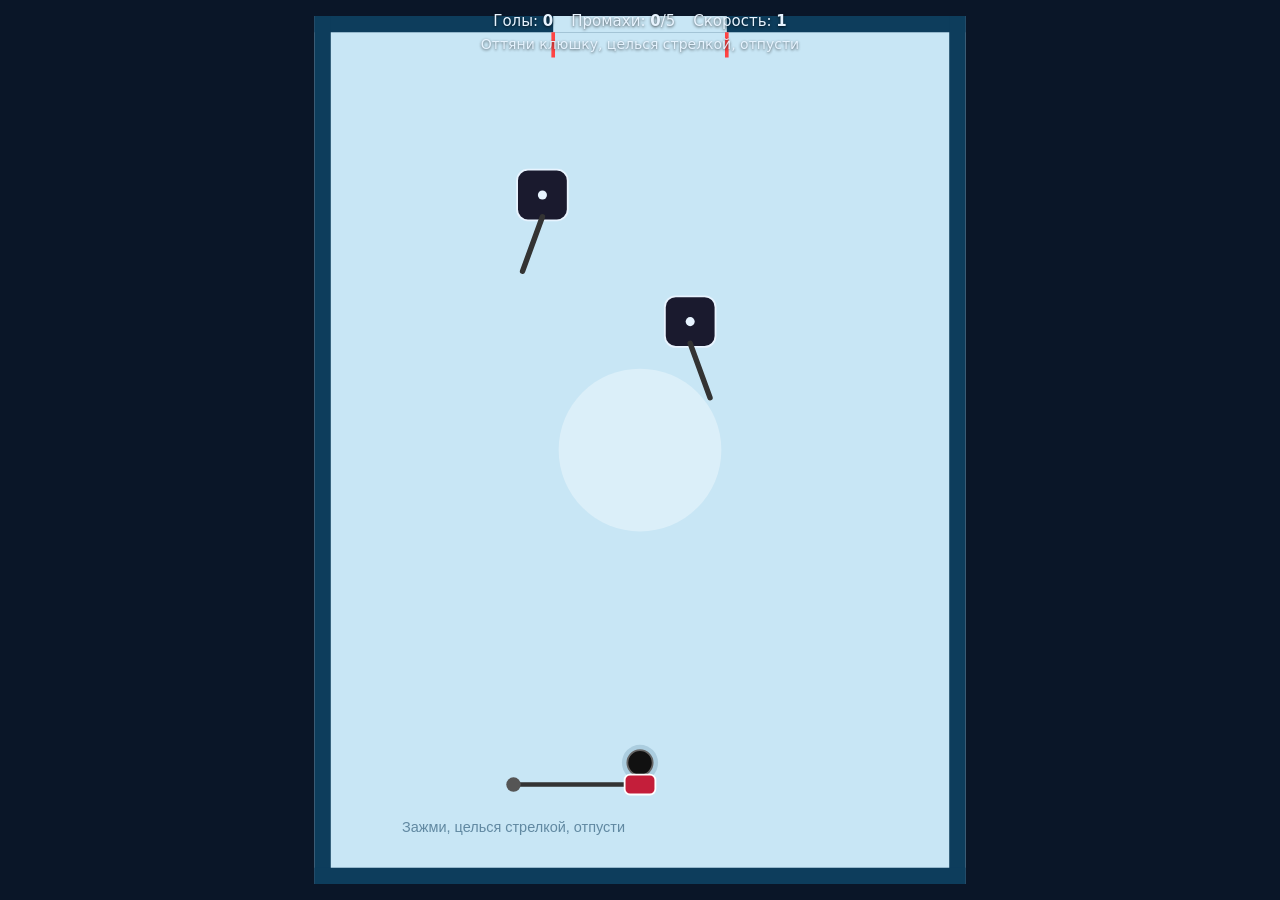
==== index.html @ 852b0d18 "Improve gameplay feel, scoring, and difficulty balance. Add aim arrow shooting, match rules with goa" ====
<!DOCTYPE html>
<html lang="ru">
<head>
  <meta charset="UTF-8">
  <meta name="viewport" content="width=device-width, initial-scale=1.0, user-scalable=no">
  <title>Удар с вертушки</title>
  <link rel="stylesheet" href="style.css">
</head>
<body>
  <div id="hud">
    <div id="scoreboard">
      <span>Голы: <strong id="score">0</strong></span>
      <span>Промахи: <strong id="misses">0</strong>/5</span>
      <span>Скорость: <strong id="speed-level">1</strong></span>
    </div>
    <p id="hint">Оттяни клюшку, целься стрелкой, отпусти</p>
    <p id="status"></p>
    <button id="reset-btn" type="button" hidden>Заново</button>
  </div>
  <canvas id="game"></canvas>
  <script src="game.js"></script>
</body>
</html>
---- style.css ----
* {
  box-sizing: border-box;
  margin: 0;
  padding: 0;
}

html,
body {
  width: 100%;
  height: 100%;
  overflow: hidden;
  background: #0a1628;
  font-family: "Segoe UI", system-ui, sans-serif;
  touch-action: none;
}

#game {
  display: block;
  width: 100%;
  height: 100%;
  cursor: grab;
}

#game:active {
  cursor: grabbing;
}

#hud {
  position: fixed;
  top: 0;
  left: 0;
  right: 0;
  z-index: 1;
  pointer-events: none;
  padding: 12px 16px;
  text-align: center;
  color: #e8f4ff;
  text-shadow: 0 1px 3px rgba(0, 0, 0, 0.7);
}

#scoreboard {
  display: flex;
  justify-content: center;
  gap: 18px;
  flex-wrap: wrap;
  font-size: 15px;
  margin-bottom: 6px;
}

#scoreboard strong {
  font-weight: 700;
}

#hint {
  font-size: 14px;
  opacity: 0.9;
}

#status {
  margin-top: 6px;
  font-size: 20px;
  font-weight: 600;
  min-height: 28px;
}

#reset-btn {
  pointer-events: auto;
  margin-top: 10px;
  padding: 8px 18px;
  border: none;
  border-radius: 4px;
  background: #e8f4ff;
  color: #0a1628;
  font-size: 14px;
  font-weight: 600;
  cursor: pointer;
}

#reset-btn:hover {
  background: #fff;
}
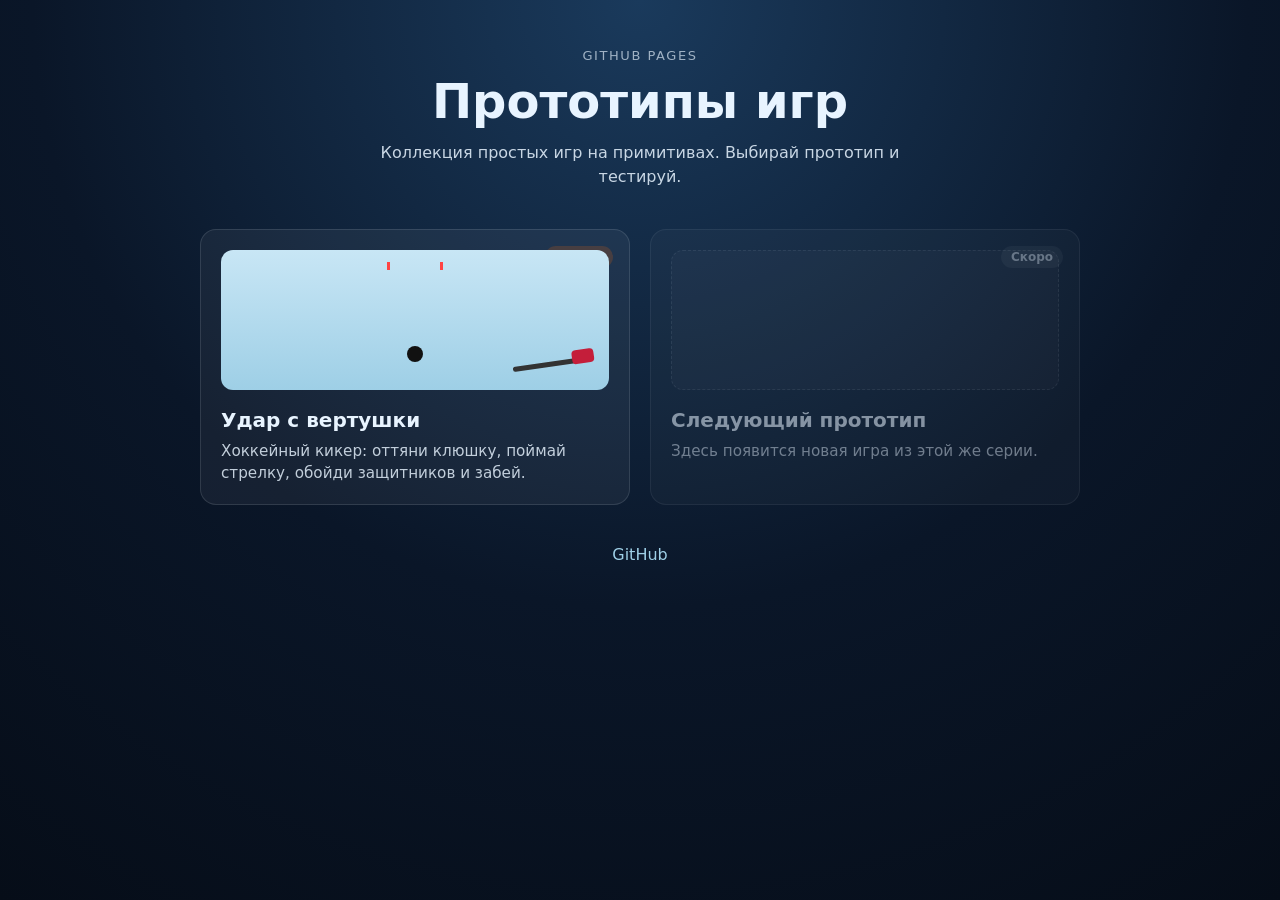
==== commit 9c4128f6: "Add games hub landing page and move spinner into its own folder. Prepare the repo for multiple proto" ====
--- a/index.html
+++ b/index.html
@@ -2,22 +2,41 @@
 <html lang="ru">
 <head>
   <meta charset="UTF-8">
-  <meta name="viewport" content="width=device-width, initial-scale=1.0, user-scalable=no">
-  <title>Удар с вертушки</title>
-  <link rel="stylesheet" href="style.css">
+  <meta name="viewport" content="width=device-width, initial-scale=1.0">
+  <title>Прототипы игр</title>
+  <link rel="stylesheet" href="hub.css">
 </head>
 <body>
-  <div id="hud">
-    <div id="scoreboard">
-      <span>Голы: <strong id="score">0</strong></span>
-      <span>Промахи: <strong id="misses">0</strong>/5</span>
-      <span>Скорость: <strong id="speed-level">1</strong></span>
-    </div>
-    <p id="hint">Оттяни клюшку, целься стрелкой, отпусти</p>
-    <p id="status"></p>
-    <button id="reset-btn" type="button" hidden>Заново</button>
-  </div>
-  <canvas id="game"></canvas>
-  <script src="game.js"></script>
+  <main class="hub">
+    <header class="hub__header">
+      <p class="hub__eyebrow">GitHub Pages</p>
+      <h1>Прототипы игр</h1>
+      <p class="hub__lead">Коллекция простых игр на примитивах. Выбирай прототип и тестируй.</p>
+    </header>
+
+    <section class="hub__grid" aria-label="Список игр">
+      <a class="game-card game-card--ready" href="spinner/">
+        <span class="game-card__badge">Играть</span>
+        <div class="game-card__preview" aria-hidden="true">
+          <span class="preview-puck"></span>
+          <span class="preview-stick"></span>
+          <span class="preview-goal"></span>
+        </div>
+        <h2>Удар с вертушки</h2>
+        <p>Хоккейный кикер: оттяни клюшку, поймай стрелку, обойди защитников и забей.</p>
+      </a>
+
+      <article class="game-card game-card--soon">
+        <span class="game-card__badge">Скоро</span>
+        <div class="game-card__preview game-card__preview--empty" aria-hidden="true"></div>
+        <h2>Следующий прототип</h2>
+        <p>Здесь появится новая игра из этой же серии.</p>
+      </article>
+    </section>
+
+    <footer class="hub__footer">
+      <a href="https://github.com/guygud/hockey">GitHub</a>
+    </footer>
+  </main>
 </body>
 </html>
--- a/hub.css
+++ b/hub.css
@@ -0,0 +1,175 @@
+* {
+  box-sizing: border-box;
+  margin: 0;
+  padding: 0;
+}
+
+body {
+  min-height: 100vh;
+  background:
+    radial-gradient(circle at top, #1a3a5c 0%, #0a1628 55%, #060d18 100%);
+  color: #e8f4ff;
+  font-family: "Segoe UI", system-ui, sans-serif;
+}
+
+.hub {
+  max-width: 920px;
+  margin: 0 auto;
+  padding: 48px 20px 32px;
+}
+
+.hub__header {
+  text-align: center;
+  margin-bottom: 40px;
+}
+
+.hub__eyebrow {
+  font-size: 13px;
+  letter-spacing: 0.12em;
+  text-transform: uppercase;
+  opacity: 0.65;
+  margin-bottom: 10px;
+}
+
+.hub__header h1 {
+  font-size: clamp(2rem, 5vw, 3rem);
+  font-weight: 700;
+  margin-bottom: 12px;
+}
+
+.hub__lead {
+  max-width: 520px;
+  margin: 0 auto;
+  line-height: 1.5;
+  opacity: 0.85;
+}
+
+.hub__grid {
+  display: grid;
+  grid-template-columns: repeat(auto-fit, minmax(260px, 1fr));
+  gap: 20px;
+}
+
+.game-card {
+  position: relative;
+  display: block;
+  padding: 20px;
+  border-radius: 16px;
+  background: rgba(255, 255, 255, 0.05);
+  border: 1px solid rgba(232, 244, 255, 0.12);
+  text-decoration: none;
+  color: inherit;
+  transition: transform 0.15s ease, border-color 0.15s ease, background 0.15s ease;
+}
+
+.game-card--ready:hover {
+  transform: translateY(-3px);
+  border-color: rgba(255, 106, 0, 0.55);
+  background: rgba(255, 255, 255, 0.08);
+}
+
+.game-card--soon {
+  opacity: 0.55;
+  cursor: default;
+}
+
+.game-card__badge {
+  position: absolute;
+  top: 16px;
+  right: 16px;
+  padding: 4px 10px;
+  border-radius: 999px;
+  font-size: 12px;
+  font-weight: 600;
+  background: rgba(255, 106, 0, 0.18);
+  color: #ffb380;
+}
+
+.game-card--soon .game-card__badge {
+  background: rgba(232, 244, 255, 0.08);
+  color: rgba(232, 244, 255, 0.7);
+}
+
+.game-card__preview {
+  position: relative;
+  height: 140px;
+  margin-bottom: 18px;
+  border-radius: 12px;
+  background: linear-gradient(180deg, #c8e6f5 0%, #9ecfe6 100%);
+  overflow: hidden;
+}
+
+.game-card__preview--empty {
+  background: rgba(255, 255, 255, 0.04);
+  border: 1px dashed rgba(232, 244, 255, 0.15);
+}
+
+.preview-goal {
+  position: absolute;
+  top: 12px;
+  left: 50%;
+  width: 56px;
+  height: 8px;
+  margin-left: -28px;
+  border-left: 3px solid #ff4444;
+  border-right: 3px solid #ff4444;
+}
+
+.preview-puck {
+  position: absolute;
+  left: 50%;
+  bottom: 28px;
+  width: 16px;
+  height: 16px;
+  margin-left: -8px;
+  border-radius: 50%;
+  background: #111;
+}
+
+.preview-stick {
+  position: absolute;
+  right: 24px;
+  bottom: 18px;
+  width: 72px;
+  height: 5px;
+  border-radius: 999px;
+  background: #333;
+  transform: rotate(-8deg);
+  transform-origin: left center;
+}
+
+.preview-stick::after {
+  content: "";
+  position: absolute;
+  right: -10px;
+  top: -8px;
+  width: 22px;
+  height: 14px;
+  border-radius: 4px;
+  background: #c41e3a;
+}
+
+.game-card h2 {
+  font-size: 1.25rem;
+  margin-bottom: 8px;
+}
+
+.game-card p {
+  line-height: 1.45;
+  opacity: 0.82;
+  font-size: 0.95rem;
+}
+
+.hub__footer {
+  margin-top: 40px;
+  text-align: center;
+}
+
+.hub__footer a {
+  color: #9ecfe6;
+  text-decoration: none;
+}
+
+.hub__footer a:hover {
+  text-decoration: underline;
+}
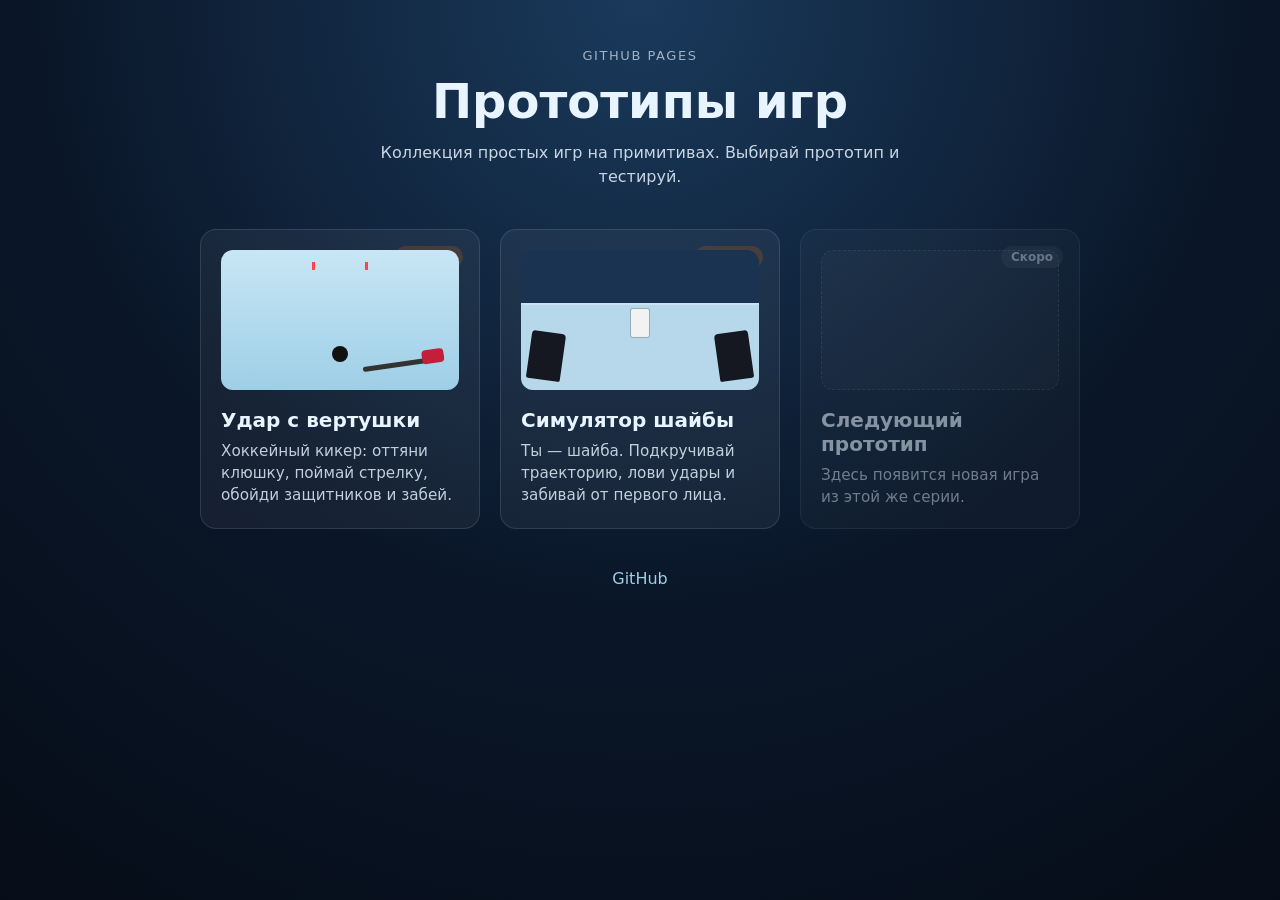
==== commit 36698b15: "Add puck timing runner prototype to the games hub. Ship a first-person stick-timing game with inerti" ====
--- a/index.html
+++ b/index.html
@@ -26,6 +26,18 @@
         <p>Хоккейный кикер: оттяни клюшку, поймай стрелку, обойди защитников и забей.</p>
       </a>
 
+      <a class="game-card game-card--ready" href="puck/">
+        <span class="game-card__badge">Играть</span>
+        <div class="game-card__preview game-card__preview--fpv" aria-hidden="true">
+          <span class="preview-fpv-horizon"></span>
+          <span class="preview-fpv-goalie"></span>
+          <span class="preview-fpv-skate preview-fpv-skate--l"></span>
+          <span class="preview-fpv-skate preview-fpv-skate--r"></span>
+        </div>
+        <h2>Симулятор шайбы</h2>
+        <p>Ты — шайба. Подкручивай траекторию, лови удары и забивай от первого лица.</p>
+      </a>
+
       <article class="game-card game-card--soon">
         <span class="game-card__badge">Скоро</span>
         <div class="game-card__preview game-card__preview--empty" aria-hidden="true"></div>
--- a/hub.css
+++ b/hub.css
@@ -149,6 +149,50 @@
   background: #c41e3a;
 }
 
+.game-card__preview--fpv {
+  background: linear-gradient(180deg, #1a3350 0 38%, #b7d8ea 38% 100%);
+}
+
+.preview-fpv-horizon {
+  position: absolute;
+  left: 0;
+  right: 0;
+  top: 38%;
+  height: 2px;
+  background: rgba(255, 255, 255, 0.25);
+}
+
+.preview-fpv-goalie {
+  position: absolute;
+  left: 50%;
+  top: 42%;
+  width: 18px;
+  height: 28px;
+  margin-left: -9px;
+  background: #f2f2f2;
+  border-radius: 2px;
+  box-shadow: 0 0 0 1px rgba(0, 0, 0, 0.2);
+}
+
+.preview-fpv-skate {
+  position: absolute;
+  bottom: 10px;
+  width: 34px;
+  height: 48px;
+  background: #151820;
+  border-radius: 4px 4px 2px 2px;
+}
+
+.preview-fpv-skate--l {
+  left: 8px;
+  transform: rotate(8deg);
+}
+
+.preview-fpv-skate--r {
+  right: 8px;
+  transform: rotate(-8deg);
+}
+
 .game-card h2 {
   font-size: 1.25rem;
   margin-bottom: 8px;
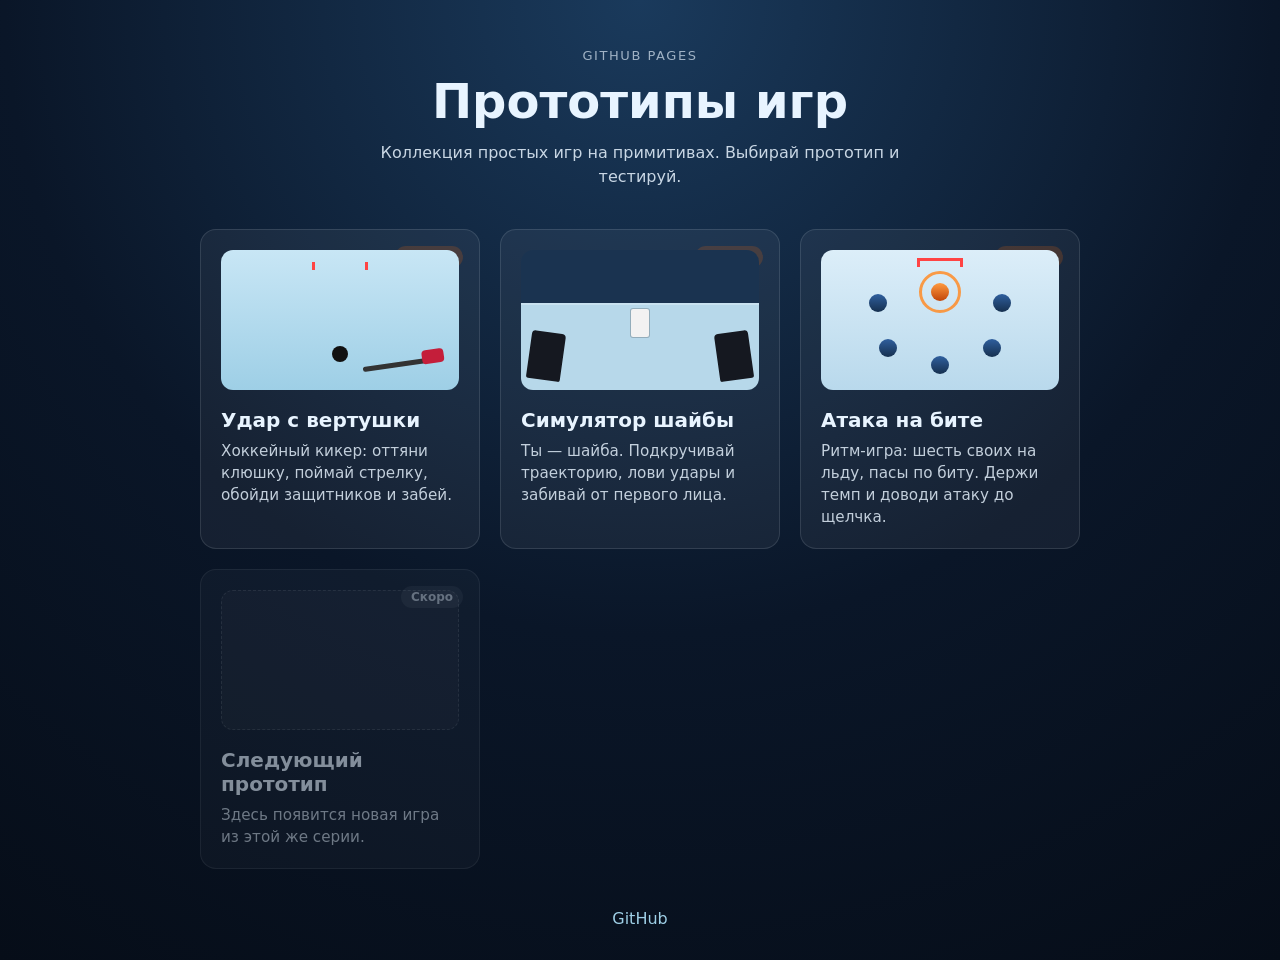
==== commit 0556b10e: "Add rhythm prototype with a ramped difficulty curve. Six players on the ice mapped to QWE/ASD, drive" ====
--- a/index.html
+++ b/index.html
@@ -38,6 +38,22 @@
         <p>Ты — шайба. Подкручивай траекторию, лови удары и забивай от первого лица.</p>
       </a>
 
+      <a class="game-card game-card--ready" href="rhythm/">
+        <span class="game-card__badge">Играть</span>
+        <div class="game-card__preview game-card__preview--rhythm" aria-hidden="true">
+          <span class="preview-rhythm-goal"></span>
+          <span class="preview-rhythm-player preview-rhythm-player--q"></span>
+          <span class="preview-rhythm-player preview-rhythm-player--w"></span>
+          <span class="preview-rhythm-player preview-rhythm-player--e"></span>
+          <span class="preview-rhythm-player preview-rhythm-player--a"></span>
+          <span class="preview-rhythm-player preview-rhythm-player--s"></span>
+          <span class="preview-rhythm-player preview-rhythm-player--d"></span>
+          <span class="preview-rhythm-ring"></span>
+        </div>
+        <h2>Атака на бите</h2>
+        <p>Ритм-игра: шесть своих на льду, пасы по биту. Держи темп и доводи атаку до щелчка.</p>
+      </a>
+
       <article class="game-card game-card--soon">
         <span class="game-card__badge">Скоро</span>
         <div class="game-card__preview game-card__preview--empty" aria-hidden="true"></div>
--- a/hub.css
+++ b/hub.css
@@ -193,6 +193,53 @@
   transform: rotate(-8deg);
 }
 
+.game-card__preview--rhythm {
+  background: linear-gradient(180deg, #dceef9 0%, #b9d9ec 100%);
+}
+
+.preview-rhythm-goal {
+  position: absolute;
+  top: 8px;
+  left: 50%;
+  width: 46px;
+  height: 9px;
+  margin-left: -23px;
+  border-left: 3px solid #ff4444;
+  border-right: 3px solid #ff4444;
+  border-top: 3px solid #ff4444;
+}
+
+.preview-rhythm-player {
+  position: absolute;
+  width: 18px;
+  height: 18px;
+  margin: -9px 0 0 -9px;
+  border-radius: 50%;
+  background: linear-gradient(180deg, #2f5f9e, #16304f);
+}
+
+.preview-rhythm-player--q { left: 24%; top: 38%; }
+.preview-rhythm-player--w { left: 50%; top: 30%; }
+.preview-rhythm-player--e { left: 76%; top: 38%; }
+.preview-rhythm-player--a { left: 28%; top: 70%; }
+.preview-rhythm-player--s { left: 50%; top: 82%; }
+.preview-rhythm-player--d { left: 72%; top: 70%; }
+
+.preview-rhythm-player--w {
+  background: linear-gradient(180deg, #ff9a40, #c1450a);
+}
+
+.preview-rhythm-ring {
+  position: absolute;
+  left: 50%;
+  top: 30%;
+  width: 42px;
+  height: 42px;
+  margin: -21px 0 0 -21px;
+  border-radius: 50%;
+  border: 3px solid rgba(255, 140, 40, 0.85);
+}
+
 .game-card h2 {
   font-size: 1.25rem;
   margin-bottom: 8px;
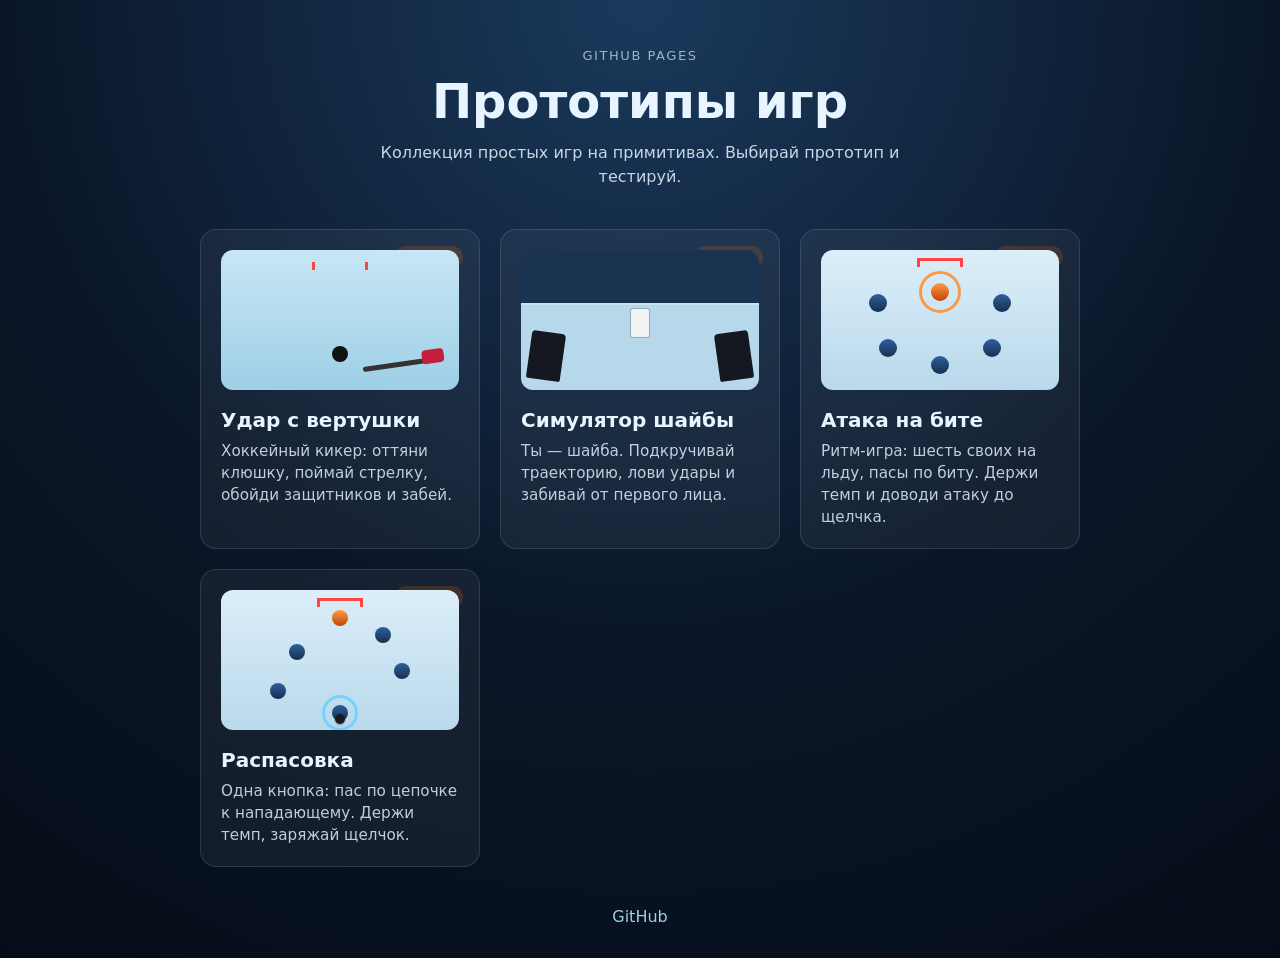
==== commit 49ab60f1: "Add one-button passing chain prototype. Puck climbs a six-player zigzag on Space/tap: hit advances, " ====
--- a/index.html
+++ b/index.html
@@ -54,12 +54,22 @@
         <p>Ритм-игра: шесть своих на льду, пасы по биту. Держи темп и доводи атаку до щелчка.</p>
       </a>
 
-      <article class="game-card game-card--soon">
-        <span class="game-card__badge">Скоро</span>
-        <div class="game-card__preview game-card__preview--empty" aria-hidden="true"></div>
-        <h2>Следующий прототип</h2>
-        <p>Здесь появится новая игра из этой же серии.</p>
-      </article>
+      <a class="game-card game-card--ready" href="pass/">
+        <span class="game-card__badge">Играть</span>
+        <div class="game-card__preview game-card__preview--pass" aria-hidden="true">
+          <span class="preview-pass-goal"></span>
+          <span class="preview-pass-player preview-pass-player--0"></span>
+          <span class="preview-pass-player preview-pass-player--1"></span>
+          <span class="preview-pass-player preview-pass-player--2"></span>
+          <span class="preview-pass-player preview-pass-player--3"></span>
+          <span class="preview-pass-player preview-pass-player--4"></span>
+          <span class="preview-pass-player preview-pass-player--5"></span>
+          <span class="preview-pass-ring"></span>
+          <span class="preview-pass-puck"></span>
+        </div>
+        <h2>Распасовка</h2>
+        <p>Одна кнопка: пас по цепочке к нападающему. Держи темп, заряжай щелчок.</p>
+      </a>
     </section>
 
     <footer class="hub__footer">
--- a/hub.css
+++ b/hub.css
@@ -240,6 +240,65 @@
   border: 3px solid rgba(255, 140, 40, 0.85);
 }
 
+.game-card__preview--pass {
+  background: linear-gradient(180deg, #dceef9 0%, #b9d9ec 100%);
+}
+
+.preview-pass-goal {
+  position: absolute;
+  top: 8px;
+  left: 50%;
+  width: 46px;
+  height: 9px;
+  margin-left: -23px;
+  border-left: 3px solid #ff4444;
+  border-right: 3px solid #ff4444;
+  border-top: 3px solid #ff4444;
+}
+
+.preview-pass-player {
+  position: absolute;
+  width: 16px;
+  height: 16px;
+  margin: -8px 0 0 -8px;
+  border-radius: 50%;
+  background: linear-gradient(180deg, #2f5f9e, #16304f);
+}
+
+.preview-pass-player--0 { left: 50%; top: 88%; }
+.preview-pass-player--1 { left: 24%; top: 72%; }
+.preview-pass-player--2 { left: 76%; top: 58%; }
+.preview-pass-player--3 { left: 32%; top: 44%; }
+.preview-pass-player--4 { left: 68%; top: 32%; }
+.preview-pass-player--5 {
+  left: 50%;
+  top: 20%;
+  background: linear-gradient(180deg, #ff9a40, #c1450a);
+}
+
+.preview-pass-ring {
+  position: absolute;
+  left: 50%;
+  top: 88%;
+  width: 36px;
+  height: 36px;
+  margin: -18px 0 0 -18px;
+  border-radius: 50%;
+  border: 3px solid rgba(100, 210, 255, 0.85);
+}
+
+.preview-pass-puck {
+  position: absolute;
+  left: 50%;
+  top: 92%;
+  width: 10px;
+  height: 10px;
+  margin: -5px 0 0 -5px;
+  border-radius: 50%;
+  background: #1a1a22;
+  box-shadow: 0 1px 2px rgba(0, 0, 0, 0.35);
+}
+
 .game-card h2 {
   font-size: 1.25rem;
   margin-bottom: 8px;
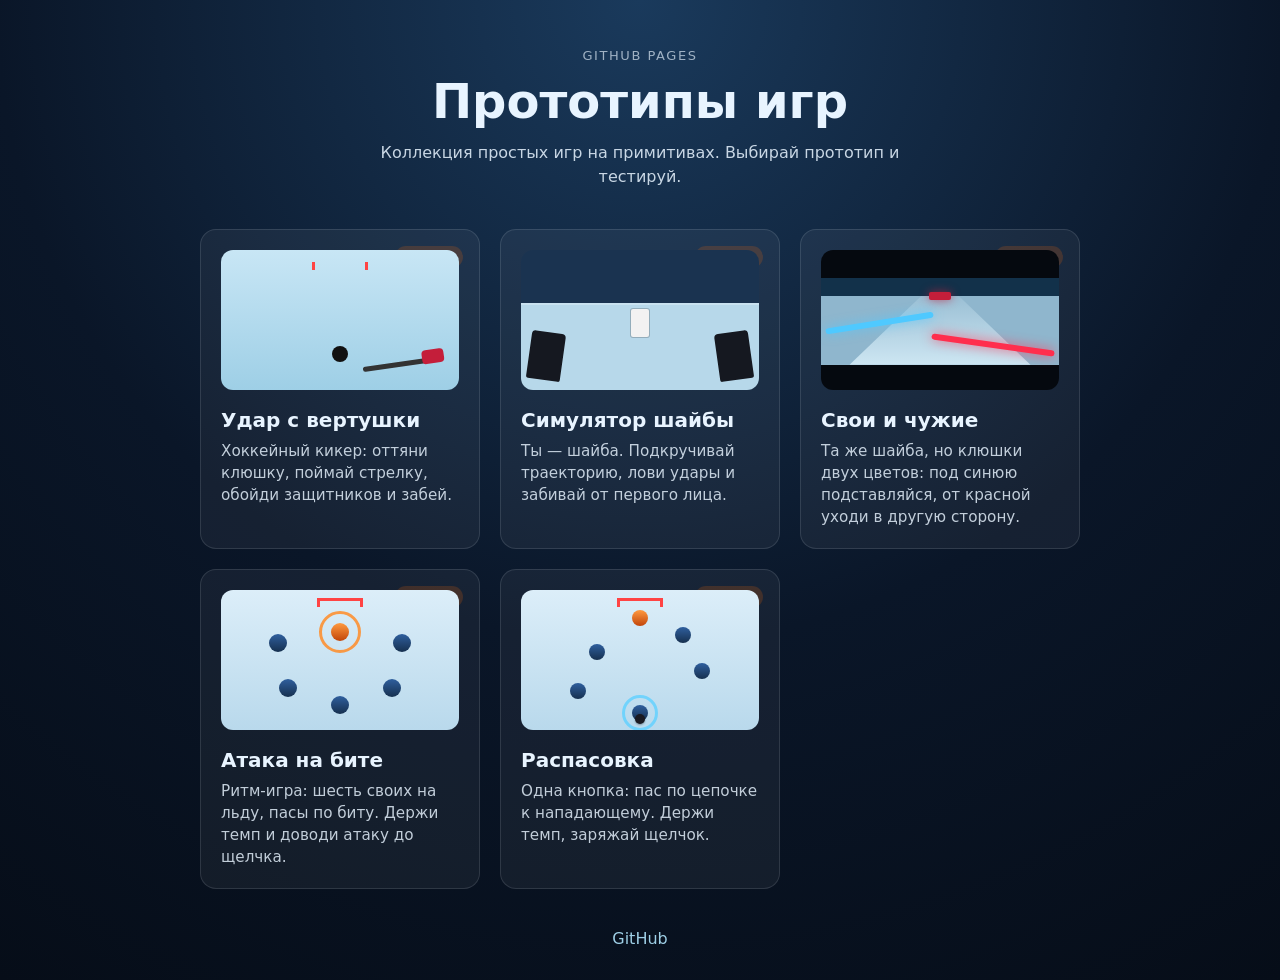
==== commit 17d1227a: "Add a friend-or-foe variant of the puck runner. The runner forked into dodge/ so both readings of th" ====
--- a/index.html
+++ b/index.html
@@ -36,6 +36,18 @@
         </div>
         <h2>Симулятор шайбы</h2>
         <p>Ты — шайба. Подкручивай траекторию, лови удары и забивай от первого лица.</p>
+      </a>
+
+      <a class="game-card game-card--ready" href="dodge/">
+        <span class="game-card__badge">Играть</span>
+        <div class="game-card__preview game-card__preview--dodge" aria-hidden="true">
+          <span class="preview-dodge-lane"></span>
+          <span class="preview-dodge-goal"></span>
+          <span class="preview-dodge-stick preview-dodge-stick--team"></span>
+          <span class="preview-dodge-stick preview-dodge-stick--foe"></span>
+        </div>
+        <h2>Свои и чужие</h2>
+        <p>Та же шайба, но клюшки двух цветов: под синюю подставляйся, от красной уходи в другую сторону.</p>
       </a>
 
       <a class="game-card game-card--ready" href="rhythm/">
--- a/hub.css
+++ b/hub.css
@@ -193,6 +193,63 @@
   transform: rotate(-8deg);
 }
 
+/* Letterbox view from inside the puck: lit lane, one team stick, one foe. */
+.game-card__preview--dodge {
+  background: linear-gradient(
+    180deg,
+    #05090f 0 20%,
+    #12314a 20% 33%,
+    #8fb6cd 33% 82%,
+    #05090f 82% 100%
+  );
+}
+
+.preview-dodge-lane {
+  position: absolute;
+  left: 0;
+  right: 0;
+  top: 33%;
+  bottom: 18%;
+  background: linear-gradient(180deg, rgba(220, 244, 255, 0.15), rgba(226, 246, 255, 0.75));
+  clip-path: polygon(42% 0, 58% 0, 88% 100%, 12% 100%);
+}
+
+.preview-dodge-goal {
+  position: absolute;
+  left: 50%;
+  top: 30%;
+  width: 22px;
+  height: 8px;
+  margin-left: -11px;
+  border-radius: 2px;
+  background: #c41e3a;
+  box-shadow: 0 0 10px rgba(196, 30, 58, 0.7);
+}
+
+.preview-dodge-stick {
+  position: absolute;
+  height: 6px;
+  border-radius: 3px;
+}
+
+.preview-dodge-stick--team {
+  left: 4px;
+  top: 50%;
+  width: 46%;
+  background: #4fc9ff;
+  box-shadow: 0 0 12px rgba(80, 200, 255, 0.8);
+  transform: rotate(-9deg);
+}
+
+.preview-dodge-stick--foe {
+  right: 4px;
+  top: 66%;
+  width: 52%;
+  background: #ff2e4d;
+  box-shadow: 0 0 12px rgba(255, 60, 90, 0.8);
+  transform: rotate(8deg);
+}
+
 .game-card__preview--rhythm {
   background: linear-gradient(180deg, #dceef9 0%, #b9d9ec 100%);
 }
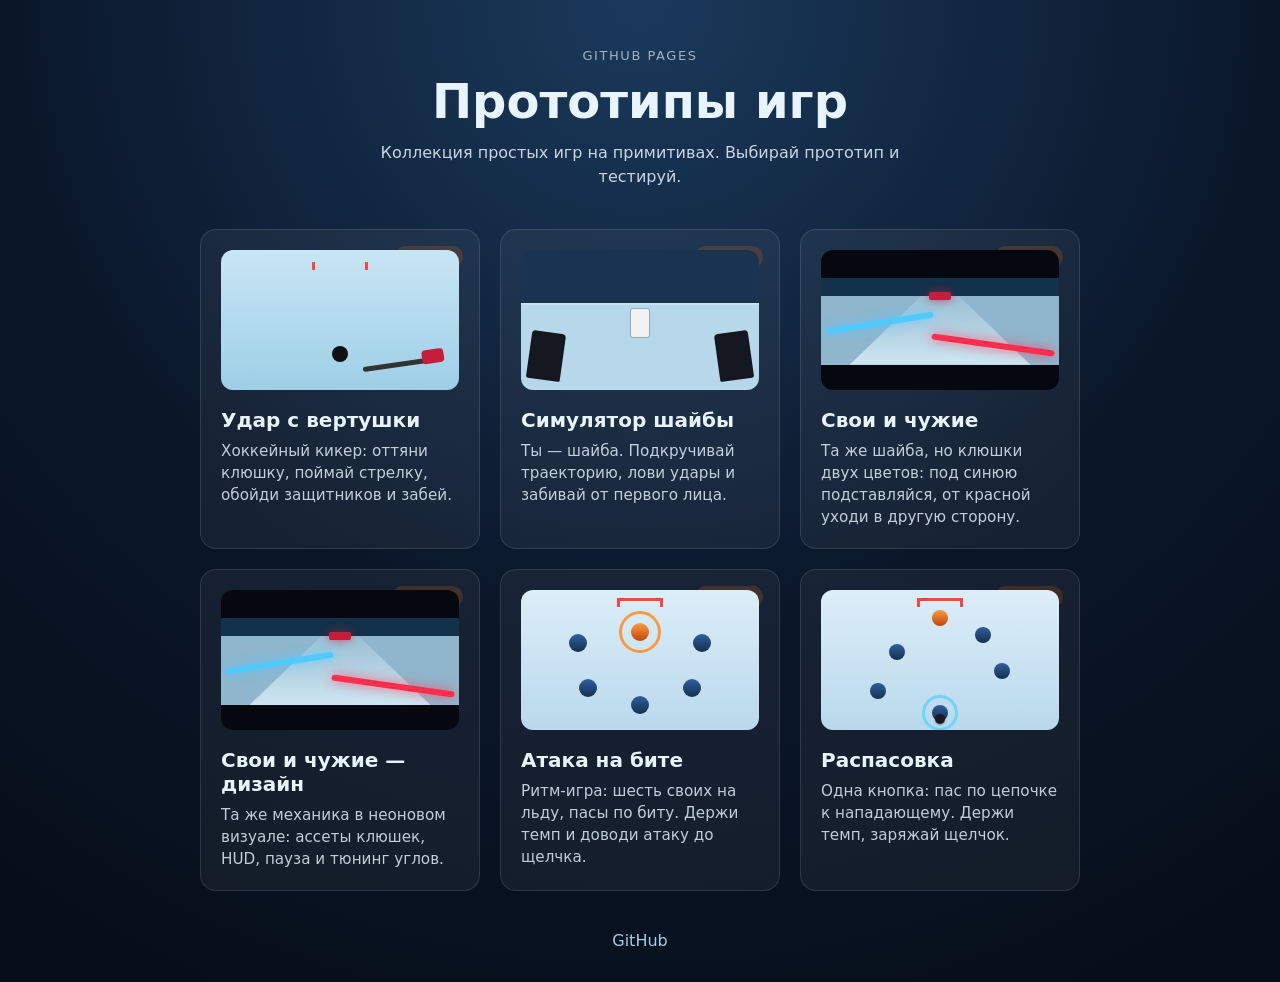
==== commit 3c358fe4: "Split dodge into classic /dodge and neon /dodge-design. Keep the previous runner at dodge/ and move " ====
--- a/index.html
+++ b/index.html
@@ -50,6 +50,18 @@
         <p>Та же шайба, но клюшки двух цветов: под синюю подставляйся, от красной уходи в другую сторону.</p>
       </a>
 
+      <a class="game-card game-card--ready" href="dodge-design/">
+        <span class="game-card__badge">Дизайн</span>
+        <div class="game-card__preview game-card__preview--dodge" aria-hidden="true">
+          <span class="preview-dodge-lane"></span>
+          <span class="preview-dodge-goal"></span>
+          <span class="preview-dodge-stick preview-dodge-stick--team"></span>
+          <span class="preview-dodge-stick preview-dodge-stick--foe"></span>
+        </div>
+        <h2>Свои и чужие — дизайн</h2>
+        <p>Та же механика в неоновом визуале: ассеты клюшек, HUD, пауза и тюнинг углов.</p>
+      </a>
+
       <a class="game-card game-card--ready" href="rhythm/">
         <span class="game-card__badge">Играть</span>
         <div class="game-card__preview game-card__preview--rhythm" aria-hidden="true">
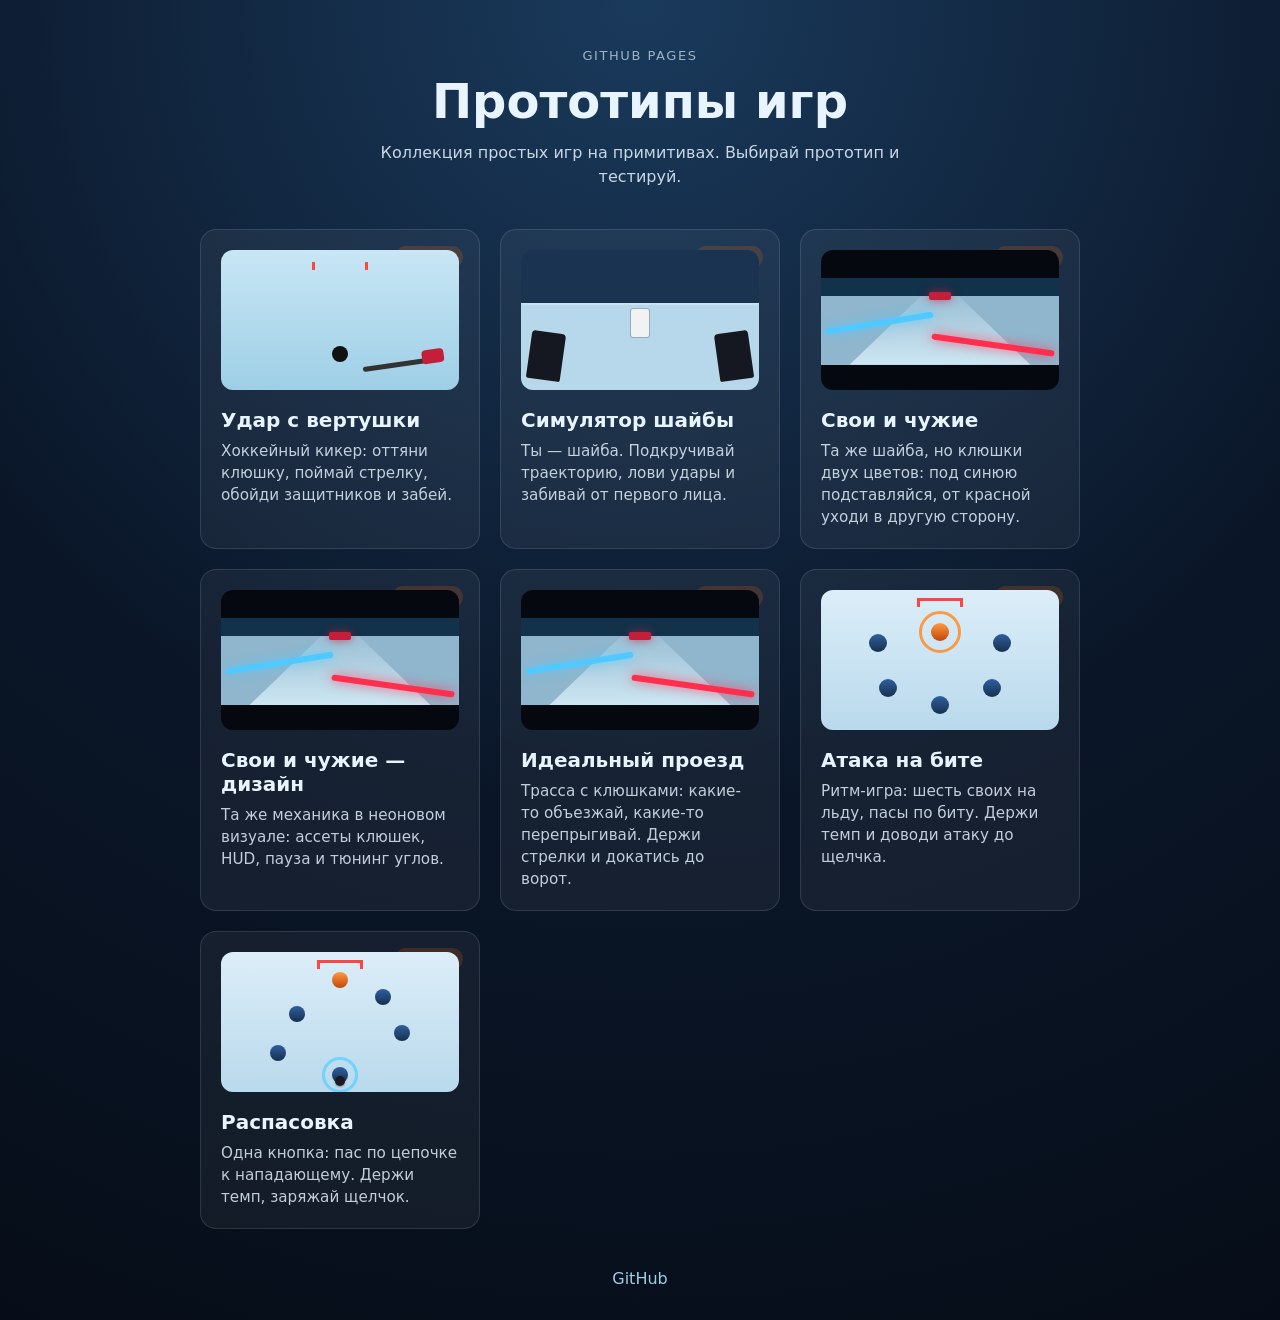
==== commit 19a67865: "Add the track prototype: a spatial run through standing sticks. Hold to steer, jump the crossed pair" ====
--- a/index.html
+++ b/index.html
@@ -62,6 +62,18 @@
         <p>Та же механика в неоновом визуале: ассеты клюшек, HUD, пауза и тюнинг углов.</p>
       </a>
 
+      <a class="game-card game-card--ready" href="track/">
+        <span class="game-card__badge">Играть</span>
+        <div class="game-card__preview game-card__preview--dodge" aria-hidden="true">
+          <span class="preview-dodge-lane"></span>
+          <span class="preview-dodge-goal"></span>
+          <span class="preview-dodge-stick preview-dodge-stick--team"></span>
+          <span class="preview-dodge-stick preview-dodge-stick--foe"></span>
+        </div>
+        <h2>Идеальный проезд</h2>
+        <p>Трасса с клюшками: какие-то объезжай, какие-то перепрыгивай. Держи стрелки и докатись до ворот.</p>
+      </a>
+
       <a class="game-card game-card--ready" href="rhythm/">
         <span class="game-card__badge">Играть</span>
         <div class="game-card__preview game-card__preview--rhythm" aria-hidden="true">
